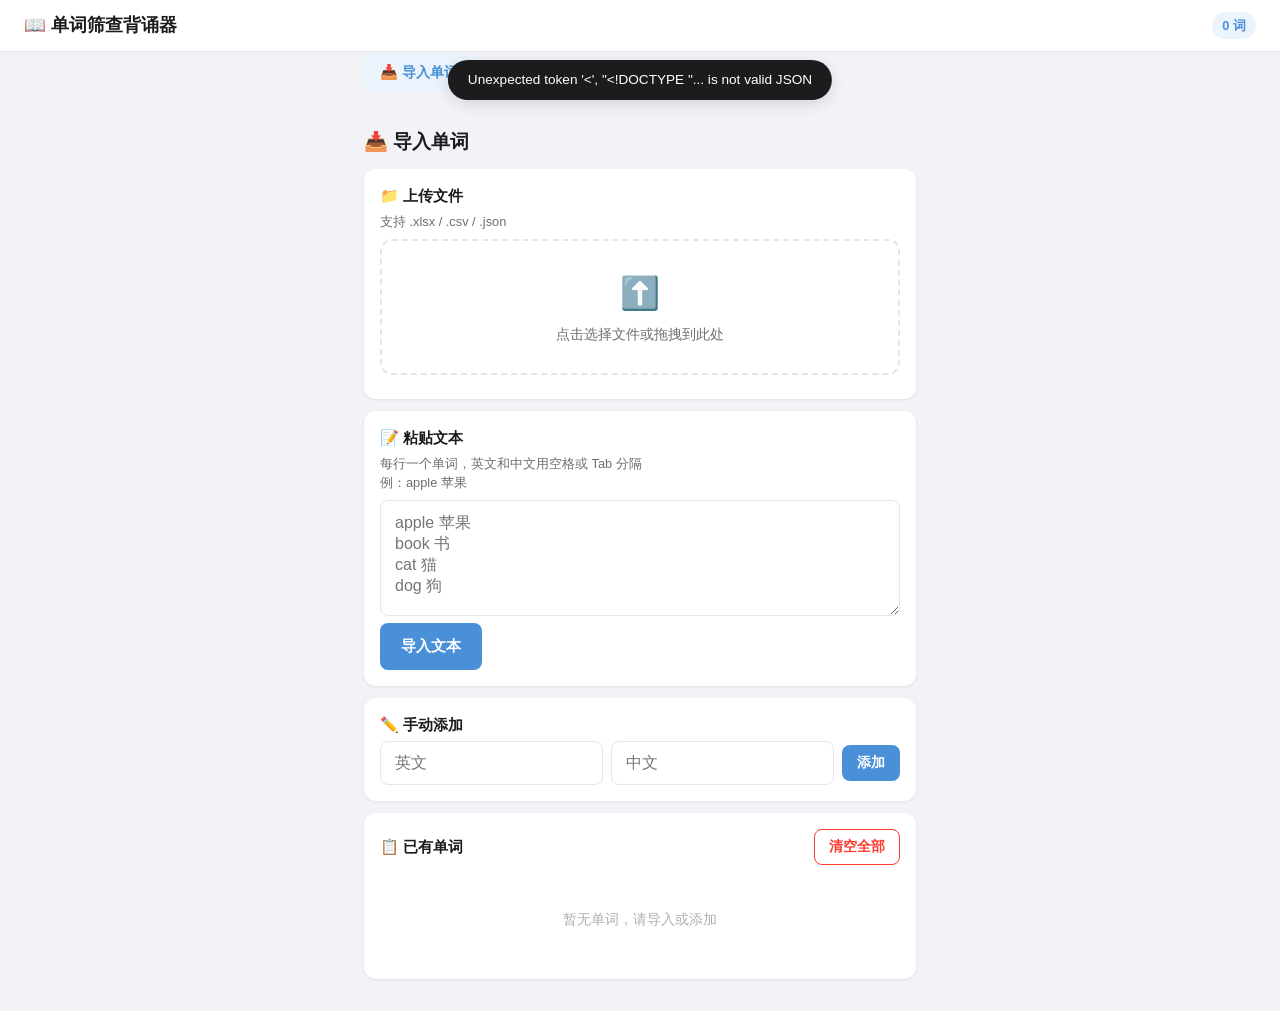
==== templates/index.html @ f24efc06 "单词筛查背诵器：Flask + 离线版，支持四选一筛查、错题本、滑动切换、PDF/Word/CSV导出" ====
<!DOCTYPE html>
<html lang="zh-CN">
<head>
<meta charset="UTF-8">
<meta name="viewport" content="width=device-width, initial-scale=1.0, user-scalable=no">
<meta name="apple-mobile-web-app-capable" content="yes">
<meta name="apple-mobile-web-app-status-bar-style" content="default">
<title>单词筛查背诵器</title>
<link rel="stylesheet" href="/static/style.css">
</head>
<body>

<!-- ─── 顶部栏 ─── -->
<header class="app-header">
  <h1>📖 单词筛查背诵器</h1>
  <span id="word-count-badge" class="badge">0 词</span>
</header>

<!-- ─── 桌面端导航栏 ─── -->
<nav class="desktop-nav">
  <button class="nav-btn-d active" data-tab="import">📥 导入单词</button>
  <button class="nav-btn-d" data-tab="quiz">🎯 开始筛查</button>
  <button class="nav-btn-d" data-tab="errors">📕 错题本</button>
  <button class="nav-btn-d" data-tab="export">📤 导出背诵表</button>
</nav>

<!-- ─── 主内容区 ─── -->
<main class="app-content">

  <!-- ═══ Tab 1：导入单词 ═══ -->
  <section id="tab-import" class="tab-page active">
    <h2 class="tab-title">📥 导入单词</h2>

    <!-- 方式1：文件上传 -->
    <div class="card">
      <h3>📁 上传文件</h3>
      <p class="hint">支持 .xlsx / .csv / .json</p>
      <label class="upload-area" id="upload-area">
        <input type="file" id="file-input" accept=".xlsx,.csv,.json" hidden>
        <span class="upload-icon">⬆️</span>
        <span>点击选择文件或拖拽到此处</span>
      </label>
      <div id="file-name" class="file-name"></div>
    </div>

    <!-- 方式2：文本粘贴 -->
    <div class="card">
      <h3>📝 粘贴文本</h3>
      <p class="hint">每行一个单词，英文和中文用空格或 Tab 分隔<br>例：apple 苹果</p>
      <textarea id="paste-text" rows="5" placeholder="apple 苹果&#10;book 书&#10;cat 猫&#10;dog 狗"></textarea>
      <button class="btn btn-primary" id="btn-paste-import">导入文本</button>
    </div>

    <!-- 方式3：手动添加 -->
    <div class="card">
      <h3>✏️ 手动添加</h3>
      <div class="manual-add-row">
        <input type="text" id="manual-english" placeholder="英文" class="input-half" autocomplete="off">
        <input type="text" id="manual-chinese" placeholder="中文" class="input-half" autocomplete="off">
        <button class="btn btn-primary btn-sm" id="btn-manual-add">添加</button>
      </div>
    </div>

    <!-- 已有单词列表 -->
    <div class="card">
      <div class="card-header">
        <h3>📋 已有单词 <span id="word-list-count"></span></h3>
        <button class="btn btn-danger-outline btn-sm" id="btn-clear-all">清空全部</button>
      </div>
      <div id="word-list" class="word-list">
        <p class="empty-hint">暂无单词，请导入或添加</p>
      </div>
    </div>
  </section>

  <!-- ═══ Tab 2：开始筛查 ═══ -->
  <section id="tab-quiz" class="tab-page">
    <h2 class="tab-title">🎯 单词筛查</h2>

    <!-- 筛查设置 -->
    <div id="quiz-setup" class="card">
      <div class="quiz-mode-select">
        <label class="radio-card" id="radio-all">
          <input type="radio" name="quiz-mode" value="all" checked>
          <span class="radio-label">📚 全部单词</span>
        </label>
        <label class="radio-card" id="radio-errors">
          <input type="radio" name="quiz-mode" value="errors">
          <span class="radio-label">🔴 仅错题</span>
        </label>
      </div>
      <button class="btn btn-primary btn-lg btn-block" id="btn-start-quiz">
        开始筛查
      </button>
      <p class="hint center" id="quiz-word-count"></p>
    </div>

    <!-- 答题界面 -->
    <div id="quiz-active" class="hidden">
      <button class="btn btn-sm btn-outline" id="btn-quit-quiz" style="margin-bottom:12px;">← 退出筛查</button>
      <div class="quiz-progress">
        <div class="progress-bar">
          <div class="progress-fill" id="progress-fill"></div>
        </div>
        <span class="progress-text" id="progress-text">0/0</span>
      </div>

      <div class="quiz-word-card" id="quiz-word-card">
        <p class="quiz-label">请选择以下单词的中文释义：</p>
        <p class="quiz-word" id="quiz-word">——</p>
      </div>

      <div class="quiz-options" id="quiz-options">
        <!-- 动态生成4个选项按钮 -->
      </div>

      <div class="quiz-feedback hidden" id="quiz-feedback">
        <p class="feedback-icon" id="feedback-icon"></p>
        <p class="feedback-text" id="feedback-text"></p>
        <p class="feedback-answer" id="feedback-answer"></p>
      </div>

      <button class="btn btn-primary btn-block hidden" id="btn-next">下一题</button>
    </div>

    <!-- 完成界面 -->
    <div id="quiz-finished" class="card hidden">
      <div class="result-icon">🎉</div>
      <h3>筛查完成！</h3>
      <div class="result-stats">
        <div class="stat-item">
          <span class="stat-num" id="result-total">0</span>
          <span class="stat-label">总题数</span>
        </div>
        <div class="stat-item stat-correct">
          <span class="stat-num" id="result-correct">0</span>
          <span class="stat-label">正确</span>
        </div>
        <div class="stat-item stat-wrong">
          <span class="stat-num" id="result-wrong">0</span>
          <span class="stat-label">错误</span>
        </div>
        <div class="stat-item">
          <span class="stat-num" id="result-accuracy">0%</span>
          <span class="stat-label">正确率</span>
        </div>
      </div>
      <div class="result-actions">
        <button class="btn btn-primary" id="btn-retry-errors">🔄 再来一轮（仅错题）</button>
        <button class="btn btn-outline" id="btn-new-quiz">📝 重新筛查全部</button>
      </div>
    </div>
  </section>

  <!-- ═══ Tab 3：错题本 ═══ -->
  <section id="tab-errors" class="tab-page">
    <h2 class="tab-title">📕 错题本</h2>
    <div id="error-book">
      <p class="empty-hint" id="errors-empty">还没有错题，先去筛查吧！</p>
      <table class="data-table hidden" id="errors-table">
        <thead>
          <tr>
            <th>英文</th>
            <th>中文</th>
            <th>错误次数</th>
          </tr>
        </thead>
        <tbody id="errors-tbody"></tbody>
      </table>
    </div>
  </section>

  <!-- ═══ Tab 4：导出 ═══ -->
  <section id="tab-export" class="tab-page">
    <h2 class="tab-title">📤 导出背诵表</h2>
    <div class="card">
      <div class="quiz-mode-select">
        <label class="radio-card" id="radio-export-errors">
          <input type="radio" name="export-type" value="errors" checked>
          <span class="radio-label">🔴 仅错题</span>
        </label>
        <label class="radio-card" id="radio-export-all">
          <input type="radio" name="export-type" value="all">
          <span class="radio-label">📚 全部单词</span>
        </label>
      </div>
      <p class="hint center" id="export-count"></p>
    </div>
    <div class="export-actions">
      <button class="btn btn-primary btn-lg btn-block" id="btn-export-pdf">
        📄 导出 PDF
      </button>
      <button class="btn btn-outline btn-lg btn-block" id="btn-export-word">
        📝 导出 Word
      </button>
    </div>
  </section>

</main>

<!-- ─── 底部导航栏 ─── -->
<nav class="bottom-nav">
  <button class="nav-btn active" data-tab="import">
    <span class="nav-icon">📥</span>
    <span class="nav-text">导入</span>
  </button>
  <button class="nav-btn" data-tab="quiz">
    <span class="nav-icon">🎯</span>
    <span class="nav-text">筛查</span>
  </button>
  <button class="nav-btn" data-tab="errors">
    <span class="nav-icon">📕</span>
    <span class="nav-text">错题本</span>
  </button>
  <button class="nav-btn" data-tab="export">
    <span class="nav-icon">📤</span>
    <span class="nav-text">导出</span>
  </button>
</nav>

<!-- Toast 提示 -->
<div id="toast" class="toast hidden"></div>

<script src="/static/app.js"></script>
<script>
if ('serviceWorker' in navigator) {
  navigator.serviceWorker.register('/sw.js').then(function() {
    console.log('SW 已注册，支持离线使用');
  }).catch(function(err) {
    console.log('SW 注册失败:', err);
  });
}
</script>
</body>
</html>
---- static/style.css ----
/* ═══════════════════════════════════════════════════
   单词筛查背诵器 — 样式表
   移动端优先 · 大触控区域 · 简洁现代
   ═══════════════════════════════════════════════════ */

/* ─── CSS 变量 ─── */
:root {
  --primary: #4A90D9;
  --primary-hover: #3A7BC8;
  --primary-light: #EBF3FC;
  --success: #34C759;
  --success-light: #E8F8ED;
  --danger: #FF3B30;
  --danger-light: #FFECEB;
  --text: #1C1C1E;
  --text-secondary: #6E6E73;
  --text-tertiary: #AEAEB2;
  --bg: #F2F2F7;
  --card-bg: #FFFFFF;
  --border: #E5E5EA;
  --radius: 12px;
  --radius-sm: 8px;
  --shadow: 0 1px 3px rgba(0,0,0,0.08);
  --shadow-lg: 0 4px 16px rgba(0,0,0,0.12);
  --nav-height: 64px;
  --header-height: 52px;
  --safe-bottom: env(safe-area-inset-bottom, 0px);
}

/* ─── 基础重置 ─── */
*, *::before, *::after {
  box-sizing: border-box;
  margin: 0;
  padding: 0;
}

html {
  font-size: 16px;
  -webkit-text-size-adjust: 100%;
  -webkit-tap-highlight-color: transparent;
}

body {
  font-family: -apple-system, BlinkMacSystemFont, "Segoe UI", "PingFang SC",
               "Microsoft YaHei", "Helvetica Neue", sans-serif;
  background: var(--bg);
  color: var(--text);
  line-height: 1.5;
  min-height: 100vh;
  padding-bottom: calc(var(--nav-height) + var(--safe-bottom) + 16px);
  padding-top: var(--header-height);
  -webkit-font-smoothing: antialiased;
}

/* ─── 顶部栏 ─── */
.app-header {
  position: fixed;
  top: 0;
  left: 0;
  right: 0;
  z-index: 100;
  height: var(--header-height);
  background: var(--card-bg);
  border-bottom: 1px solid var(--border);
  display: flex;
  align-items: center;
  justify-content: space-between;
  padding: 0 16px;
}

.app-header h1 {
  font-size: 1.1rem;
  font-weight: 700;
}

.badge {
  background: var(--primary-light);
  color: var(--primary);
  font-size: 0.8rem;
  font-weight: 600;
  padding: 4px 10px;
  border-radius: 20px;
}

/* ─── 主内容区 ─── */
.app-content {
  max-width: 600px;
  margin: 0 auto;
  padding: 12px 14px;
}

/* ─── Tab 页面 ─── */
.tab-page {
  display: none;
}

.tab-page.active {
  display: block;
}

.tab-title {
  font-size: 1.2rem;
  font-weight: 700;
  margin-bottom: 12px;
  color: var(--text);
}

/* ─── 卡片 ─── */
.card {
  background: var(--card-bg);
  border-radius: var(--radius);
  padding: 16px;
  margin-bottom: 12px;
  box-shadow: var(--shadow);
}

.card h3 {
  font-size: 0.95rem;
  font-weight: 600;
  margin-bottom: 4px;
}

.card-header {
  display: flex;
  align-items: center;
  justify-content: space-between;
  margin-bottom: 12px;
}

.card-header h3 {
  margin-bottom: 0;
}

.hint {
  font-size: 0.8rem;
  color: var(--text-secondary);
  margin-bottom: 8px;
}

.hint.center {
  text-align: center;
  margin-top: 8px;
  margin-bottom: 0;
}

.empty-hint {
  text-align: center;
  color: var(--text-tertiary);
  padding: 32px 16px;
  font-size: 0.9rem;
}

/* ─── 上传区域 ─── */
.upload-area {
  display: flex;
  flex-direction: column;
  align-items: center;
  justify-content: center;
  border: 2px dashed var(--border);
  border-radius: var(--radius);
  padding: 28px 16px;
  cursor: pointer;
  transition: border-color 0.2s, background 0.2s;
  min-height: 100px;
}

.upload-area:hover,
.upload-area.drag-over {
  border-color: var(--primary);
  background: var(--primary-light);
}

.upload-icon {
  font-size: 2rem;
  margin-bottom: 8px;
}

.upload-area span:last-child {
  font-size: 0.85rem;
  color: var(--text-secondary);
}

.file-name {
  margin-top: 8px;
  font-size: 0.8rem;
  color: var(--primary);
  font-weight: 500;
}

/* ─── 表单元素 ─── */
textarea, input[type="text"] {
  width: 100%;
  padding: 12px 14px;
  border: 1.5px solid var(--border);
  border-radius: var(--radius-sm);
  font-size: 1rem;
  font-family: inherit;
  resize: vertical;
  transition: border-color 0.2s;
  background: var(--card-bg);
}

textarea:focus, input[type="text"]:focus {
  outline: none;
  border-color: var(--primary);
  box-shadow: 0 0 0 3px var(--primary-light);
}

.input-half {
  flex: 1;
  min-width: 0;
}

.manual-add-row {
  display: flex;
  gap: 8px;
  align-items: center;
}

/* ─── 按钮 ─── */
.btn {
  display: inline-flex;
  align-items: center;
  justify-content: center;
  gap: 6px;
  padding: 12px 20px;
  border: 1.5px solid transparent;
  border-radius: var(--radius-sm);
  font-size: 0.95rem;
  font-weight: 600;
  font-family: inherit;
  cursor: pointer;
  transition: all 0.15s;
  min-height: 44px;
  white-space: nowrap;
  -webkit-user-select: none;
  user-select: none;
}

.btn:active {
  transform: scale(0.97);
}

.btn-primary {
  background: var(--primary);
  color: #fff;
}

.btn-primary:hover {
  background: var(--primary-hover);
}

.btn-outline {
  background: transparent;
  color: var(--primary);
  border-color: var(--primary);
}

.btn-outline:hover {
  background: var(--primary-light);
}

.btn-danger-outline {
  background: transparent;
  color: var(--danger);
  border-color: var(--danger);
}

.btn-danger-outline:hover {
  background: var(--danger-light);
}

.btn-sm {
  padding: 8px 14px;
  font-size: 0.85rem;
  min-height: 36px;
}

.btn-lg {
  padding: 16px 24px;
  font-size: 1.05rem;
  min-height: 52px;
}

.btn-block {
  width: 100%;
}

/* ─── 底部导航栏 ─── */
.bottom-nav {
  position: fixed;
  bottom: 0;
  left: 0;
  right: 0;
  z-index: 100;
  height: calc(var(--nav-height) + var(--safe-bottom));
  padding-bottom: var(--safe-bottom);
  background: var(--card-bg);
  border-top: 1px solid var(--border);
  display: flex;
}

.nav-btn {
  flex: 1;
  display: flex;
  flex-direction: column;
  align-items: center;
  justify-content: center;
  gap: 2px;
  border: none;
  background: transparent;
  cursor: pointer;
  color: var(--text-tertiary);
  transition: color 0.15s;
  min-height: var(--nav-height);
  font-family: inherit;
  -webkit-tap-highlight-color: transparent;
}

.nav-btn.active {
  color: var(--primary);
}

.nav-icon {
  font-size: 1.3rem;
}

.nav-text {
  font-size: 0.7rem;
  font-weight: 500;
}

/* ─── 单词列表 ─── */
.word-list {
  max-height: 300px;
  overflow-y: auto;
}

.word-item {
  display: flex;
  align-items: center;
  justify-content: space-between;
  padding: 10px 0;
  border-bottom: 1px solid var(--border);
}

.word-item:last-child {
  border-bottom: none;
}

.word-item .eng {
  font-weight: 600;
  color: var(--text);
}

.word-item .chn {
  color: var(--text-secondary);
  margin-left: 8px;
  font-size: 0.9rem;
}

.word-item .del-btn {
  background: none;
  border: none;
  color: var(--danger);
  font-size: 1.2rem;
  cursor: pointer;
  padding: 6px 10px;
  border-radius: var(--radius-sm);
  min-height: 36px;
  min-width: 36px;
}

/* ─── 筛查设置 ─── */
.quiz-mode-select {
  display: grid;
  grid-template-columns: 1fr 1fr;
  gap: 10px;
  margin-bottom: 12px;
}

.radio-card {
  display: flex;
  align-items: center;
  gap: 8px;
  padding: 14px 12px;
  border: 2px solid var(--border);
  border-radius: var(--radius);
  cursor: pointer;
  transition: border-color 0.2s, background 0.2s;
}

.radio-card:has(input:checked) {
  border-color: var(--primary);
  background: var(--primary-light);
}

.radio-card input {
  display: none;
}

.radio-label {
  font-size: 0.9rem;
  font-weight: 500;
}

/* ─── 筛查答题区 ─── */
.quiz-progress {
  display: flex;
  align-items: center;
  gap: 10px;
  margin-bottom: 16px;
}

.progress-bar {
  flex: 1;
  height: 8px;
  background: var(--border);
  border-radius: 4px;
  overflow: hidden;
}

.progress-fill {
  height: 100%;
  background: var(--primary);
  border-radius: 4px;
  transition: width 0.3s ease;
}

.progress-text {
  font-size: 0.85rem;
  font-weight: 600;
  color: var(--text-secondary);
  min-width: 40px;
  text-align: right;
}

.quiz-word-card {
  background: var(--card-bg);
  border-radius: var(--radius);
  padding: 28px 20px;
  text-align: center;
  box-shadow: var(--shadow-lg);
  margin-bottom: 20px;
}

.quiz-label {
  font-size: 0.85rem;
  color: var(--text-secondary);
  margin-bottom: 12px;
}

.quiz-word {
  font-size: 2rem;
  font-weight: 800;
  letter-spacing: 1px;
  color: var(--text);
}

/* ─── 选项按钮 ─── */
.quiz-options {
  display: flex;
  flex-direction: column;
  gap: 10px;
}

.option-btn {
  display: block;
  width: 100%;
  padding: 16px 20px;
  font-size: 1.05rem;
  font-weight: 500;
  font-family: inherit;
  background: var(--card-bg);
  border: 2px solid var(--border);
  border-radius: var(--radius);
  cursor: pointer;
  transition: all 0.15s;
  text-align: center;
  min-height: 52px;
}

.option-btn:active {
  transform: scale(0.98);
}

.option-btn:hover {
  border-color: var(--primary);
  background: var(--primary-light);
}

.option-btn.correct {
  border-color: var(--success);
  background: var(--success-light);
  color: var(--success);
  font-weight: 700;
  animation: pulse-green 0.4s ease;
}

.option-btn.wrong {
  border-color: var(--danger);
  background: var(--danger-light);
  color: var(--danger);
  font-weight: 700;
  animation: shake 0.4s ease;
}

.option-btn.reveal {
  border-color: var(--success);
  background: var(--success-light);
  color: var(--success);
}

.option-btn.disabled {
  pointer-events: none;
  opacity: 0.8;
}

/* ─── 答题反馈 ─── */
.quiz-feedback {
  text-align: center;
  padding: 16px;
  margin-top: 12px;
  border-radius: var(--radius);
}

.quiz-feedback.correct-fb {
  background: var(--success-light);
}

.quiz-feedback.wrong-fb {
  background: var(--danger-light);
}

.feedback-icon {
  font-size: 2rem;
  margin-bottom: 4px;
}

.feedback-text {
  font-size: 1rem;
  font-weight: 700;
  margin-bottom: 4px;
}

.feedback-answer {
  font-size: 0.9rem;
  color: var(--text-secondary);
}

/* ─── 完成界面 ─── */
.result-icon {
  font-size: 3rem;
  text-align: center;
  margin-bottom: 8px;
}

#quiz-finished h3 {
  text-align: center;
  font-size: 1.3rem;
  margin-bottom: 16px;
}

.result-stats {
  display: grid;
  grid-template-columns: repeat(4, 1fr);
  gap: 8px;
  margin-bottom: 20px;
}

.stat-item {
  text-align: center;
  padding: 12px 4px;
  background: var(--bg);
  border-radius: var(--radius-sm);
}

.stat-num {
  display: block;
  font-size: 1.4rem;
  font-weight: 800;
  color: var(--text);
}

.stat-label {
  display: block;
  font-size: 0.7rem;
  color: var(--text-secondary);
  margin-top: 2px;
}

.stat-correct .stat-num { color: var(--success); }
.stat-wrong .stat-num { color: var(--danger); }

.result-actions {
  display: flex;
  flex-direction: column;
  gap: 8px;
}

/* ─── 错题本表格 ─── */
.data-table {
  width: 100%;
  border-collapse: collapse;
}

.data-table th,
.data-table td {
  padding: 12px 10px;
  text-align: left;
  border-bottom: 1px solid var(--border);
}

.data-table th {
  font-size: 0.8rem;
  font-weight: 600;
  color: var(--text-secondary);
  text-transform: uppercase;
  letter-spacing: 0.5px;
}

.data-table td {
  font-size: 0.95rem;
}

.data-table tbody tr:active {
  background: var(--primary-light);
}

/* ─── 导出区 ─── */
.export-actions {
  display: flex;
  flex-direction: column;
  gap: 10px;
}

/* ─── Toast 提示 ─── */
.toast {
  position: fixed;
  top: calc(var(--header-height) + 8px);
  left: 50%;
  transform: translateX(-50%);
  z-index: 200;
  background: #1C1C1E;
  color: #fff;
  padding: 10px 20px;
  border-radius: 20px;
  font-size: 0.85rem;
  font-weight: 500;
  box-shadow: var(--shadow-lg);
  transition: opacity 0.3s, transform 0.3s;
}

.toast.hidden {
  opacity: 0;
  pointer-events: none;
  transform: translateX(-50%) translateY(-10px);
}

/* ─── 通用工具类 ─── */
.hidden {
  display: none !important;
}

/* ─── 动画 ─── */
@keyframes pulse-green {
  0% { transform: scale(1); }
  50% { transform: scale(1.03); }
  100% { transform: scale(1); }
}

@keyframes shake {
  0%, 100% { transform: translateX(0); }
  20% { transform: translateX(-6px); }
  40% { transform: translateX(6px); }
  60% { transform: translateX(-4px); }
  80% { transform: translateX(4px); }
}

/* ─── 桌面端导航 ─── */
.desktop-nav {
  display: none;
}

.nav-btn-d {
  flex-direction: row;
  min-height: 40px;
  padding: 8px 16px;
  border-radius: var(--radius-sm);
  font-size: 0.9rem;
  font-family: inherit;
  background: transparent;
  border: none;
  cursor: pointer;
  color: var(--text-secondary);
  transition: all 0.15s;
}

.nav-btn-d.active {
  background: var(--primary-light);
  color: var(--primary);
  font-weight: 600;
}

/* ─── 响应式：桌面端 ─── */
@media (min-width: 768px) {
  body {
    padding-bottom: 0;
    padding-top: 0;
  }

  .app-header {
    position: static;
    padding: 12px 24px;
    border-bottom: 1px solid var(--border);
  }

  .app-content {
    padding: 20px 24px;
  }

  .bottom-nav {
    display: none;
  }

  .desktop-nav {
    display: flex;
    gap: 4px;
    max-width: 600px;
    margin: 0 auto 16px;
    padding: 0 24px;
  }

  .quiz-word {
    font-size: 2.8rem;
  }

  .option-btn {
    padding: 18px 24px;
    font-size: 1.1rem;
  }

  .result-stats {
    grid-template-columns: repeat(4, 1fr);
  }
}
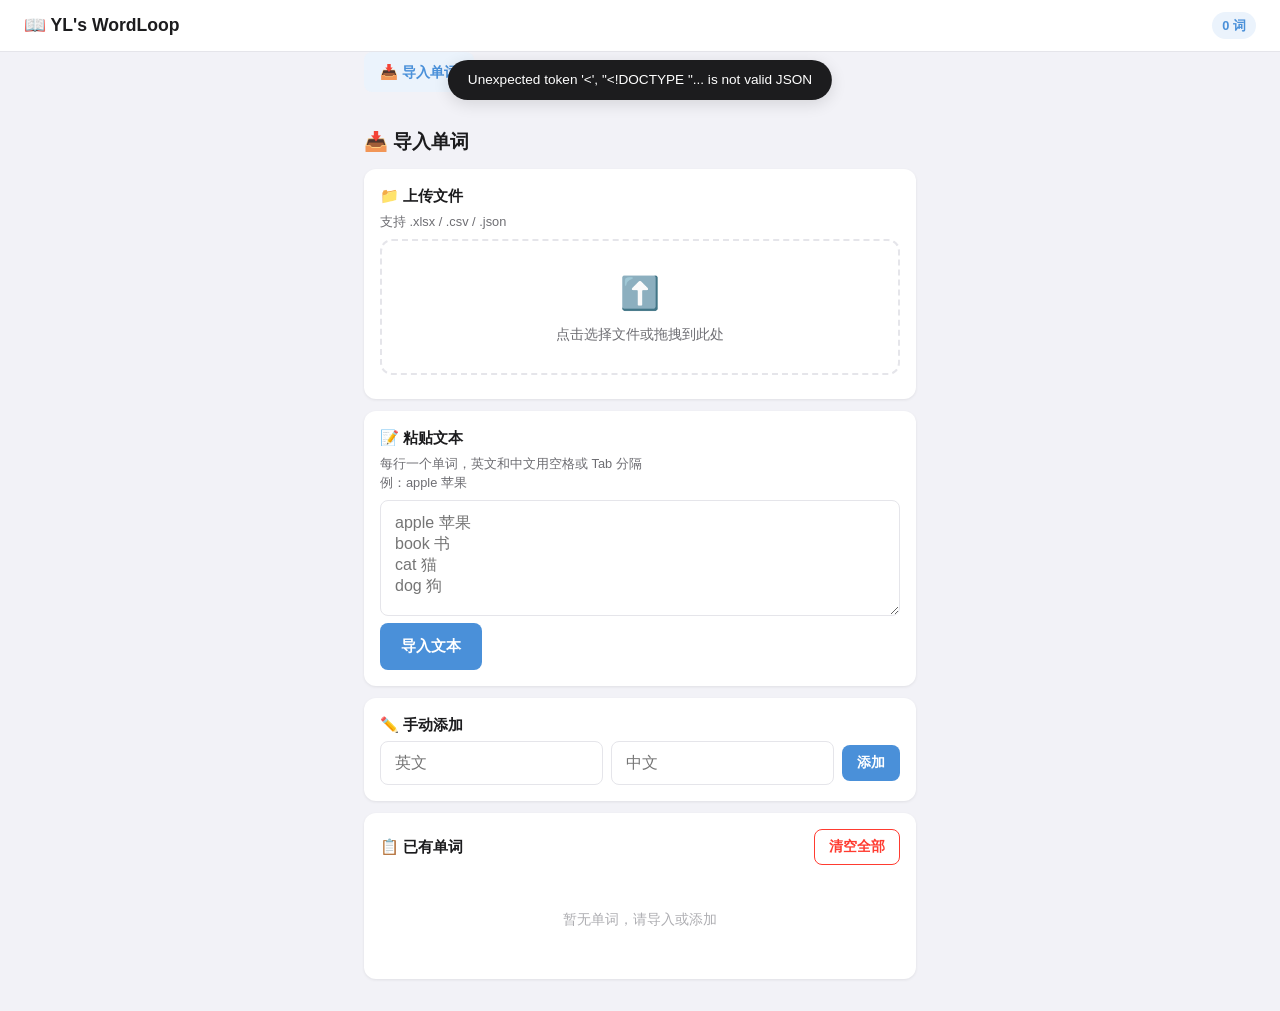
==== commit 8f9b426a: "更名为 YL's WordLoop" ====
--- a/templates/index.html
+++ b/templates/index.html
@@ -5,14 +5,14 @@
 <meta name="viewport" content="width=device-width, initial-scale=1.0, user-scalable=no">
 <meta name="apple-mobile-web-app-capable" content="yes">
 <meta name="apple-mobile-web-app-status-bar-style" content="default">
-<title>单词筛查背诵器</title>
+<title>YL's WordLoop</title>
 <link rel="stylesheet" href="/static/style.css">
 </head>
 <body>
 
 <!-- ─── 顶部栏 ─── -->
 <header class="app-header">
-  <h1>📖 单词筛查背诵器</h1>
+  <h1>📖 YL's WordLoop</h1>
   <span id="word-count-badge" class="badge">0 词</span>
 </header>
 
